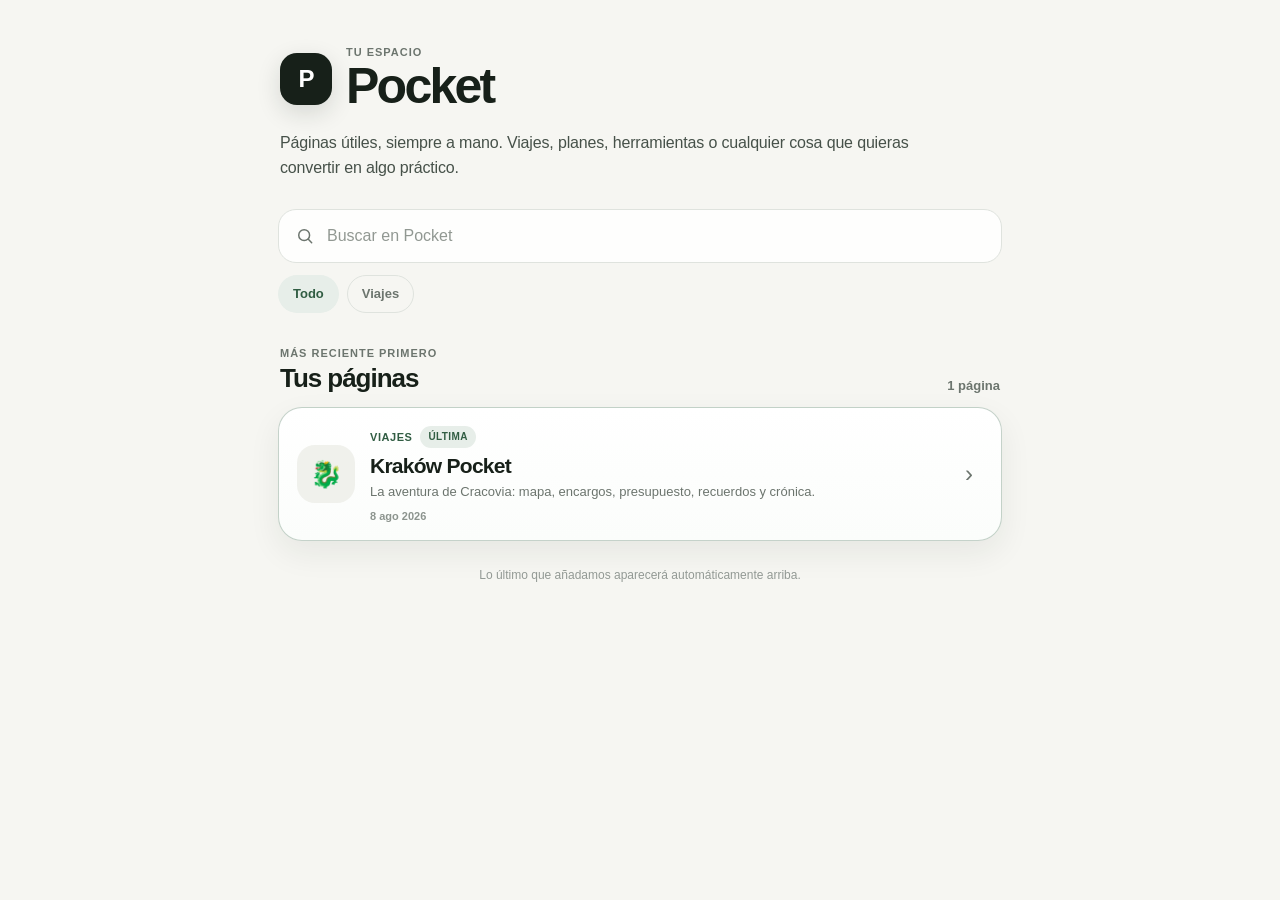
==== Krakow_Pocket_iOS_PRO_AUTO_FIX2/Krakow_Pocket_iOS_PRO_AUTO_FIX2/index.html @ 787f380f "Use matching Pocket P icon on iPhone home screen" ====
<!doctype html>
<html lang="es">
<head>
  <meta charset="utf-8">
  <meta name="viewport" content="width=device-width,initial-scale=1,viewport-fit=cover">
  <meta name="theme-color" content="#f6f6f2">
  <meta name="apple-mobile-web-app-capable" content="yes">
  <meta name="apple-mobile-web-app-status-bar-style" content="default">
  <meta name="apple-mobile-web-app-title" content="Pocket">
  <meta name="format-detection" content="telephone=no">
  <title>Pocket · Tus páginas</title>
  <link rel="manifest" href="./manifest.webmanifest">
  <link rel="apple-touch-icon" href="./pocket-icon-v2-192.svg?v=20260830b">
  <link rel="icon" href="./pocket-icon-v2-192.svg?v=20260830b" type="image/svg+xml">
  <link rel="stylesheet" href="./hub.css?v=20260830a">
</head>
<body>
  <main class="hub-shell">
    <header class="hub-header">
      <div class="brand-row">
        <div class="brand-mark" aria-hidden="true">P</div>
        <div class="brand-copy">
          <div class="eyebrow">TU ESPACIO</div>
          <h1>Pocket</h1>
        </div>
      </div>
      <p class="intro">Páginas útiles, siempre a mano. Viajes, planes, herramientas o cualquier cosa que quieras convertir en algo práctico.</p>
    </header>

    <section class="hub-tools" aria-label="Buscar y filtrar páginas">
      <label class="search-wrap" for="pageSearch">
        <svg viewBox="0 0 24 24" aria-hidden="true"><circle cx="11" cy="11" r="6.5"></circle><path d="m16 16 4 4"></path></svg>
        <input id="pageSearch" type="search" inputmode="search" autocomplete="off" placeholder="Buscar en Pocket">
      </label>
      <div class="filters" id="categoryFilters" aria-label="Categorías"></div>
    </section>

    <section class="pages-section" aria-labelledby="pagesHeading">
      <div class="section-head">
        <div>
          <div class="eyebrow">MÁS RECIENTE PRIMERO</div>
          <h2 id="pagesHeading">Tus páginas</h2>
        </div>
        <span class="page-count" id="pageCount" aria-live="polite"></span>
      </div>
      <div class="page-list" id="pageList"></div>
      <div class="empty-state" id="emptyState" hidden>
        <strong>No encuentro esa página</strong>
        <span>Prueba con otro nombre o categoría.</span>
      </div>
    </section>

    <footer class="hub-footer">Lo último que añadamos aparecerá automáticamente arriba.</footer>
  </main>

  <script src="./pages.js?v=20260830a"></script>
  <script src="./hub.js?v=20260830a"></script>
</body>
</html>
---- Krakow_Pocket_iOS_PRO_AUTO_FIX2/Krakow_Pocket_iOS_PRO_AUTO_FIX2/hub.css ----
:root{
  --bg:#f6f6f2;
  --surface:#ffffff;
  --surface-soft:#f0f1ec;
  --text:#172019;
  --muted:#6c756e;
  --line:#dfe3de;
  --accent:#315d43;
  --accent-soft:#e7eee9;
  --shadow:0 12px 32px rgba(24,38,28,.07);
  --radius:24px;
}
*{box-sizing:border-box}
html{background:var(--bg);scroll-behavior:smooth}
body{margin:0;background:var(--bg);color:var(--text);font-family:-apple-system,BlinkMacSystemFont,"SF Pro Display","Segoe UI",Inter,Roboto,Helvetica,Arial,sans-serif;-webkit-font-smoothing:antialiased}
button,input{font:inherit}
a{-webkit-tap-highlight-color:transparent}
.hub-shell{width:min(760px,100%);margin:0 auto;padding:max(28px,env(safe-area-inset-top)) 18px calc(34px + env(safe-area-inset-bottom))}
.hub-header{padding:18px 2px 28px}
.brand-row{display:flex;align-items:center;gap:14px}
.brand-mark{width:52px;height:52px;border-radius:17px;display:grid;place-items:center;background:var(--text);color:#fff;font-size:24px;font-weight:800;letter-spacing:-.04em;box-shadow:0 8px 24px rgba(23,32,25,.14)}
.brand-copy{min-width:0}
.eyebrow{font-size:11px;line-height:1.2;font-weight:800;letter-spacing:.09em;color:var(--muted)}
h1,h2,h3,p{margin:0}
h1{margin-top:3px;font-size:clamp(34px,8vw,50px);line-height:.98;letter-spacing:-.055em;font-weight:780}
.intro{max-width:650px;margin-top:20px;color:#465149;font-size:16px;line-height:1.55;letter-spacing:-.01em}
.hub-tools{display:grid;gap:12px;margin-bottom:30px}
.search-wrap{min-height:54px;border:1px solid var(--line);border-radius:18px;background:rgba(255,255,255,.88);display:flex;align-items:center;gap:10px;padding:0 16px;transition:border-color .18s ease,box-shadow .18s ease}
.search-wrap:focus-within{border-color:rgba(49,93,67,.5);box-shadow:0 0 0 4px rgba(49,93,67,.08)}
.search-wrap svg{width:20px;height:20px;flex:0 0 auto;fill:none;stroke:var(--muted);stroke-width:1.8;stroke-linecap:round}
.search-wrap input{min-width:0;width:100%;border:0;outline:0;background:transparent;color:var(--text);font-size:16px}
.search-wrap input::placeholder{color:#919892}
.filters{display:flex;gap:8px;overflow-x:auto;padding-bottom:2px;scrollbar-width:none}
.filters::-webkit-scrollbar{display:none}
.filter-btn{flex:0 0 auto;min-height:38px;border:1px solid var(--line);border-radius:999px;padding:0 14px;background:transparent;color:var(--muted);font-size:13px;font-weight:720;cursor:pointer}
.filter-btn.active{background:var(--accent-soft);border-color:transparent;color:var(--accent)}
.filter-btn:focus-visible,.page-card:focus-visible{outline:3px solid rgba(49,93,67,.28);outline-offset:3px}
.pages-section{padding-top:2px}
.section-head{display:flex;align-items:flex-end;justify-content:space-between;gap:16px;margin-bottom:14px;padding:0 2px}
.section-head h2{margin-top:4px;font-size:26px;line-height:1.1;letter-spacing:-.04em;font-weight:760}
.page-count{flex:0 0 auto;color:var(--muted);font-size:13px;font-weight:700}
.page-list{display:grid;gap:12px}
.page-card{position:relative;display:grid;grid-template-columns:58px minmax(0,1fr) 28px;gap:15px;align-items:center;min-height:112px;padding:18px;border:1px solid rgba(211,218,212,.9);border-radius:var(--radius);background:var(--surface);color:inherit;text-decoration:none;box-shadow:var(--shadow);transition:transform .16s ease,border-color .16s ease,box-shadow .16s ease}
.page-card:first-child{border-color:rgba(49,93,67,.28);background:linear-gradient(180deg,#fff 0%,#fbfdfb 100%)}
.page-icon{width:58px;height:58px;border-radius:18px;display:grid;place-items:center;background:var(--surface-soft);font-size:26px;line-height:1}
.page-copy{min-width:0}
.page-meta{display:flex;align-items:center;gap:8px;flex-wrap:wrap;margin-bottom:6px}
.category{color:var(--accent);font-size:11px;font-weight:800;letter-spacing:.05em;text-transform:uppercase}
.newest{display:inline-flex;align-items:center;min-height:22px;padding:0 8px;border-radius:999px;background:var(--accent-soft);color:var(--accent);font-size:10px;font-weight:850;letter-spacing:.04em;text-transform:uppercase}
.page-title{font-size:21px;line-height:1.12;letter-spacing:-.035em;font-weight:760;overflow-wrap:anywhere}
.page-description{margin-top:6px;color:var(--muted);font-size:13px;line-height:1.45}
.page-date{margin-top:8px;color:#8c948e;font-size:11px;font-weight:650}
.page-arrow{display:grid;place-items:center;color:var(--muted);font-size:24px}
.empty-state{padding:28px 20px;border:1px dashed var(--line);border-radius:20px;text-align:center;color:var(--muted)}
.empty-state strong,.empty-state span{display:block}
.empty-state strong{color:var(--text);font-size:16px;margin-bottom:5px}
.empty-state span{font-size:13px}
.hub-footer{padding:25px 4px 5px;color:#939a95;font-size:12px;line-height:1.5;text-align:center}
@media (hover:hover) and (pointer:fine){.page-card:hover{transform:translateY(-2px);border-color:rgba(49,93,67,.32);box-shadow:0 16px 38px rgba(24,38,28,.1)}.filter-btn:hover{border-color:#cbd2cc;color:var(--text)}}
@media (max-width:480px){.hub-shell{padding-left:14px;padding-right:14px}.hub-header{padding-top:10px}.page-card{grid-template-columns:50px minmax(0,1fr) 22px;gap:12px;padding:16px;border-radius:21px}.page-icon{width:50px;height:50px;border-radius:16px;font-size:23px}.page-title{font-size:19px}.intro{font-size:15px}.section-head h2{font-size:24px}}
@media (prefers-reduced-motion:reduce){*{scroll-behavior:auto!important;transition:none!important}}
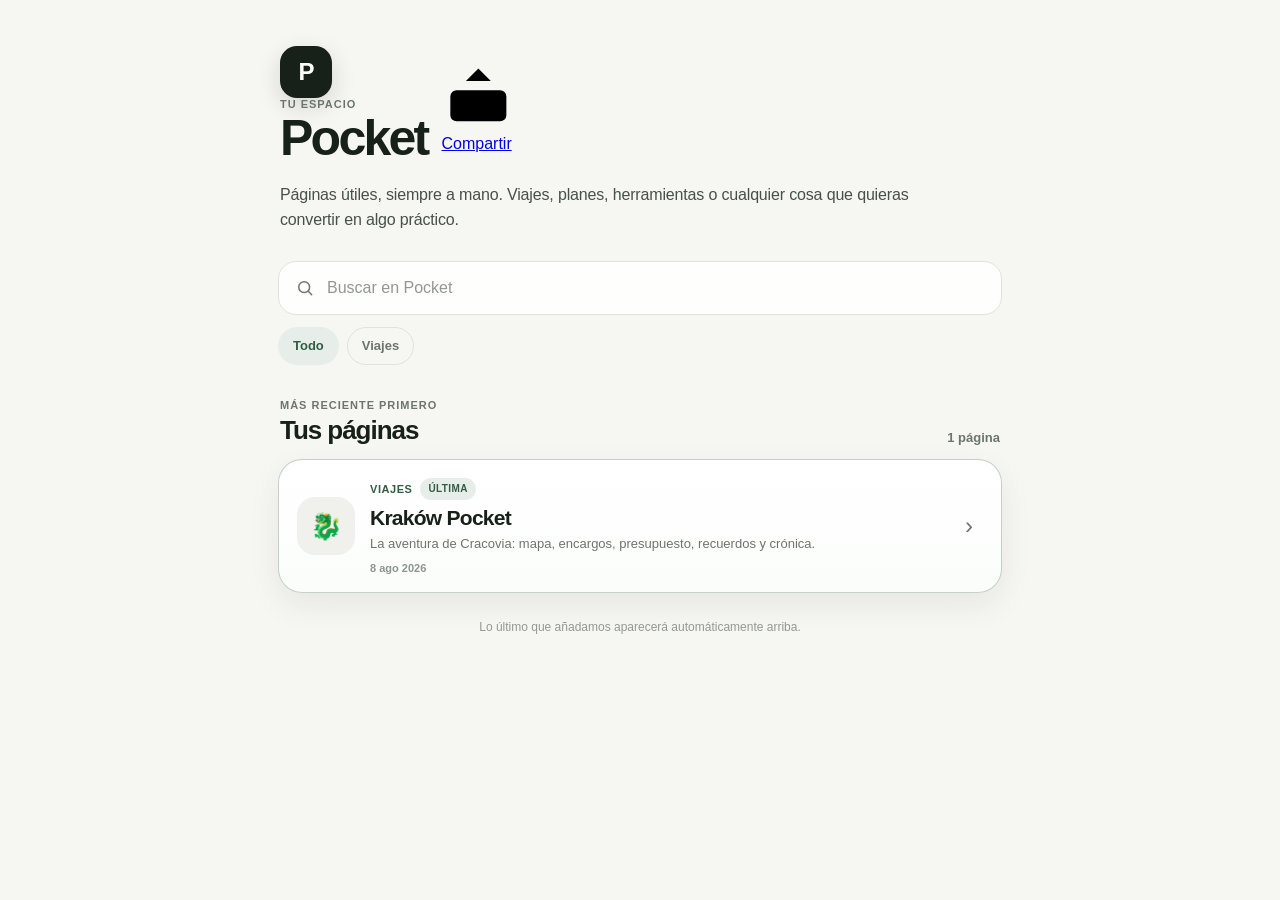
==== commit d3d8ae45: "Add permanent share and install action to Pocket header" ====
--- a/Krakow_Pocket_iOS_PRO_AUTO_FIX2/Krakow_Pocket_iOS_PRO_AUTO_FIX2/index.html
+++ b/Krakow_Pocket_iOS_PRO_AUTO_FIX2/Krakow_Pocket_iOS_PRO_AUTO_FIX2/index.html
@@ -12,17 +12,23 @@
   <link rel="manifest" href="./manifest.webmanifest">
   <link rel="apple-touch-icon" href="./pocket-icon-v2-192.svg?v=20260830b">
   <link rel="icon" href="./pocket-icon-v2-192.svg?v=20260830b" type="image/svg+xml">
-  <link rel="stylesheet" href="./hub.css?v=20260830a">
+  <link rel="stylesheet" href="./hub.css?v=20260830c">
 </head>
 <body>
   <main class="hub-shell">
     <header class="hub-header">
       <div class="brand-row">
-        <div class="brand-mark" aria-hidden="true">P</div>
-        <div class="brand-copy">
-          <div class="eyebrow">TU ESPACIO</div>
-          <h1>Pocket</h1>
+        <div class="brand-main">
+          <div class="brand-mark" aria-hidden="true">P</div>
+          <div class="brand-copy">
+            <div class="eyebrow">TU ESPACIO</div>
+            <h1>Pocket</h1>
+          </div>
         </div>
+        <a class="share-pocket" href="./instalar.html" aria-label="Compartir o instalar Pocket">
+          <svg viewBox="0 0 24 24" aria-hidden="true"><path d="M12 16V4"></path><path d="m8 8 4-4 4 4"></path><path d="M6 11H5a2 2 0 0 0-2 2v6a2 2 0 0 0 2 2h14a2 2 0 0 0 2-2v-6a2 2 0 0 0-2-2h-1"></path></svg>
+          <span>Compartir</span>
+        </a>
       </div>
       <p class="intro">Páginas útiles, siempre a mano. Viajes, planes, herramientas o cualquier cosa que quieras convertir en algo práctico.</p>
     </header>
@@ -53,7 +59,7 @@
     <footer class="hub-footer">Lo último que añadamos aparecerá automáticamente arriba.</footer>
   </main>
 
-  <script src="./pages.js?v=20260830a"></script>
+  <script src="./pages.js?v=20260830c"></script>
   <script src="./hub.js?v=20260830a"></script>
 </body>
 </html>
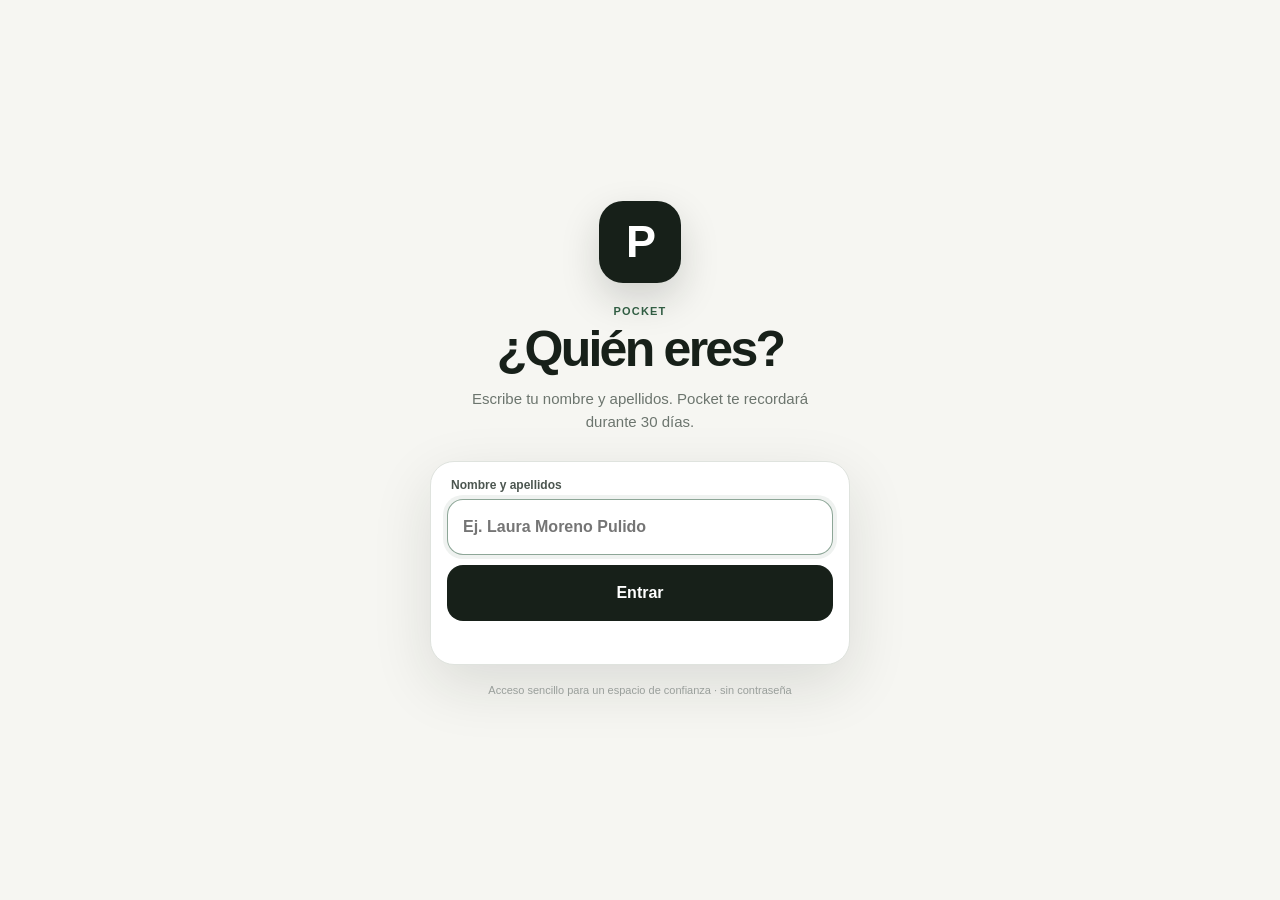
==== commit 1583d617: "Integrate Pocket profile login into hub" ====
--- a/Krakow_Pocket_iOS_PRO_AUTO_FIX2/Krakow_Pocket_iOS_PRO_AUTO_FIX2/index.html
+++ b/Krakow_Pocket_iOS_PRO_AUTO_FIX2/Krakow_Pocket_iOS_PRO_AUTO_FIX2/index.html
@@ -10,9 +10,10 @@
   <meta name="format-detection" content="telephone=no">
   <title>Pocket · Tus páginas</title>
   <link rel="manifest" href="./manifest.webmanifest">
-  <link rel="apple-touch-icon" href="./pocket-icon-v2-192.svg?v=20260830b">
-  <link rel="icon" href="./pocket-icon-v2-192.svg?v=20260830b" type="image/svg+xml">
-  <link rel="stylesheet" href="./hub.css?v=20260830c">
+  <link rel="apple-touch-icon" href="./pocket-icon-v2-192.svg?v=20260830g">
+  <link rel="icon" href="./pocket-icon-v2-192.svg?v=20260830g" type="image/svg+xml">
+  <link rel="stylesheet" href="./hub.css?v=20260830g">
+  <link rel="stylesheet" href="./pocket-auth.css?v=20260830g">
 </head>
 <body>
   <main class="hub-shell">
@@ -25,10 +26,13 @@
             <h1>Pocket</h1>
           </div>
         </div>
-        <a class="share-pocket" href="./instalar.html" aria-label="Compartir o instalar Pocket">
-          <svg viewBox="0 0 24 24" aria-hidden="true"><path d="M12 16V4"></path><path d="m8 8 4-4 4 4"></path><path d="M6 11H5a2 2 0 0 0-2 2v6a2 2 0 0 0 2 2h14a2 2 0 0 0 2-2v-6a2 2 0 0 0-2-2h-1"></path></svg>
-          <span>Compartir</span>
-        </a>
+        <div class="brand-actions">
+          <div id="pocketAccountMount"></div>
+          <a class="share-pocket" href="./instalar.html" aria-label="Compartir o instalar Pocket">
+            <svg viewBox="0 0 24 24" aria-hidden="true"><path d="M12 16V4"></path><path d="m8 8 4-4 4 4"></path><path d="M6 11H5a2 2 0 0 0-2 2v6a2 2 0 0 0 2 2h14a2 2 0 0 0 2-2v-6a2 2 0 0 0-2-2h-1"></path></svg>
+            <span>Compartir</span>
+          </a>
+        </div>
       </div>
       <p class="intro">Páginas útiles, siempre a mano. Viajes, planes, herramientas o cualquier cosa que quieras convertir en algo práctico.</p>
     </header>
@@ -59,7 +63,8 @@
     <footer class="hub-footer">Lo último que añadamos aparecerá automáticamente arriba.</footer>
   </main>
 
-  <script src="./pages.js?v=20260830c"></script>
-  <script src="./hub.js?v=20260830a"></script>
+  <script src="./pocket-auth.js?v=20260830g"></script>
+  <script src="./pages.js?v=20260830g"></script>
+  <script src="./hub.js?v=20260830g"></script>
 </body>
 </html>
--- a/Krakow_Pocket_iOS_PRO_AUTO_FIX2/Krakow_Pocket_iOS_PRO_AUTO_FIX2/hub.css
+++ b/Krakow_Pocket_iOS_PRO_AUTO_FIX2/Krakow_Pocket_iOS_PRO_AUTO_FIX2/hub.css
@@ -17,9 +17,13 @@
 a{-webkit-tap-highlight-color:transparent}
 .hub-shell{width:min(760px,100%);margin:0 auto;padding:max(28px,env(safe-area-inset-top)) 18px calc(34px + env(safe-area-inset-bottom))}
 .hub-header{padding:18px 2px 28px}
-.brand-row{display:flex;align-items:center;gap:14px}
+.brand-row{display:flex;align-items:center;justify-content:space-between;gap:18px}
+.brand-main{display:flex;align-items:center;gap:14px;min-width:0}
 .brand-mark{width:52px;height:52px;border-radius:17px;display:grid;place-items:center;background:var(--text);color:#fff;font-size:24px;font-weight:800;letter-spacing:-.04em;box-shadow:0 8px 24px rgba(23,32,25,.14)}
 .brand-copy{min-width:0}
+.share-pocket{flex:0 0 auto;min-height:44px;padding:0 14px;border:1px solid var(--line);border-radius:15px;background:rgba(255,255,255,.78);color:var(--text);display:inline-flex;align-items:center;justify-content:center;gap:8px;text-decoration:none;font-size:13px;font-weight:760;box-shadow:0 6px 18px rgba(23,32,25,.04);transition:border-color .16s ease,background .16s ease,transform .16s ease}
+.share-pocket svg{width:18px;height:18px;fill:none;stroke:currentColor;stroke-width:1.8;stroke-linecap:round;stroke-linejoin:round}
+.share-pocket:focus-visible{outline:3px solid rgba(49,93,67,.28);outline-offset:3px}
 .eyebrow{font-size:11px;line-height:1.2;font-weight:800;letter-spacing:.09em;color:var(--muted)}
 h1,h2,h3,p{margin:0}
 h1{margin-top:3px;font-size:clamp(34px,8vw,50px);line-height:.98;letter-spacing:-.055em;font-weight:780}
@@ -56,6 +60,6 @@
 .empty-state strong{color:var(--text);font-size:16px;margin-bottom:5px}
 .empty-state span{font-size:13px}
 .hub-footer{padding:25px 4px 5px;color:#939a95;font-size:12px;line-height:1.5;text-align:center}
-@media (hover:hover) and (pointer:fine){.page-card:hover{transform:translateY(-2px);border-color:rgba(49,93,67,.32);box-shadow:0 16px 38px rgba(24,38,28,.1)}.filter-btn:hover{border-color:#cbd2cc;color:var(--text)}}
-@media (max-width:480px){.hub-shell{padding-left:14px;padding-right:14px}.hub-header{padding-top:10px}.page-card{grid-template-columns:50px minmax(0,1fr) 22px;gap:12px;padding:16px;border-radius:21px}.page-icon{width:50px;height:50px;border-radius:16px;font-size:23px}.page-title{font-size:19px}.intro{font-size:15px}.section-head h2{font-size:24px}}
+@media (hover:hover) and (pointer:fine){.page-card:hover{transform:translateY(-2px);border-color:rgba(49,93,67,.32);box-shadow:0 16px 38px rgba(24,38,28,.1)}.filter-btn:hover{border-color:#cbd2cc;color:var(--text)}.share-pocket:hover{transform:translateY(-1px);border-color:#cbd2cc;background:#fff}}
+@media (max-width:480px){.hub-shell{padding-left:14px;padding-right:14px}.hub-header{padding-top:10px}.brand-row{gap:10px}.brand-main{gap:11px}.brand-mark{width:48px;height:48px;border-radius:16px;font-size:22px}.share-pocket{width:46px;min-height:46px;padding:0;border-radius:15px}.share-pocket span{position:absolute;width:1px;height:1px;padding:0;margin:-1px;overflow:hidden;clip:rect(0,0,0,0);white-space:nowrap;border:0}.page-card{grid-template-columns:50px minmax(0,1fr) 22px;gap:12px;padding:16px;border-radius:21px}.page-icon{width:50px;height:50px;border-radius:16px;font-size:23px}.page-title{font-size:19px}.intro{font-size:15px}.section-head h2{font-size:24px}}
 @media (prefers-reduced-motion:reduce){*{scroll-behavior:auto!important;transition:none!important}}
--- a/Krakow_Pocket_iOS_PRO_AUTO_FIX2/Krakow_Pocket_iOS_PRO_AUTO_FIX2/pocket-auth.css
+++ b/Krakow_Pocket_iOS_PRO_AUTO_FIX2/Krakow_Pocket_iOS_PRO_AUTO_FIX2/pocket-auth.css
@@ -0,0 +1,45 @@
+:root{--pa-bg:#f6f6f2;--pa-card:#fff;--pa-text:#172019;--pa-muted:#6c756e;--pa-line:#dfe3de;--pa-soft:#edf1ed;--pa-green:#315d43;--pa-shadow:0 20px 60px rgba(23,32,25,.12)}
+html.pa-locked,html.pa-locked body{overflow:hidden!important}
+.pa-gate[hidden],.pa-sheet-backdrop[hidden]{display:none!important}
+.pa-gate{position:fixed;inset:0;z-index:2147483000;display:grid;place-items:center;padding:max(24px,env(safe-area-inset-top)) 16px max(24px,env(safe-area-inset-bottom));background:var(--pa-bg);font-family:-apple-system,BlinkMacSystemFont,"SF Pro Display","Segoe UI",Inter,Roboto,Helvetica,Arial,sans-serif;color:var(--pa-text);overflow:auto}
+.pa-login-card{width:min(420px,100%);margin:auto;text-align:center}
+.pa-logo{width:82px;height:82px;margin:0 auto 22px;border-radius:24px;background:var(--pa-text);color:#fff;display:grid;place-items:center;font-size:45px;font-weight:800;letter-spacing:-.05em;box-shadow:0 16px 38px rgba(23,32,25,.17)}
+.pa-kicker{font-size:11px;font-weight:850;letter-spacing:.11em;color:var(--pa-green)}
+.pa-login-card h1{margin:8px 0 0;font-size:clamp(36px,10vw,50px);line-height:.98;letter-spacing:-.055em;font-weight:800}
+.pa-lead{max-width:350px;margin:14px auto 0;color:var(--pa-muted);font-size:15px;line-height:1.5}
+.pa-login-form{margin-top:28px;padding:16px;border:1px solid var(--pa-line);border-radius:24px;background:var(--pa-card);box-shadow:var(--pa-shadow);text-align:left}
+.pa-field span{display:block;margin:0 4px 7px;font-size:12px;font-weight:800;color:#4c5650}
+.pa-field input{width:100%;height:56px;border:1px solid var(--pa-line);border-radius:16px;background:#fbfcfa;color:var(--pa-text);padding:0 15px;font:650 16px/1 -apple-system,BlinkMacSystemFont,"SF Pro Display","Segoe UI",sans-serif;outline:none;transition:.16s ease}
+.pa-field input:focus{border-color:rgba(49,93,67,.55);box-shadow:0 0 0 4px rgba(49,93,67,.08);background:#fff}
+.pa-primary{width:100%;height:56px;margin-top:10px;border:0;border-radius:16px;background:var(--pa-text);color:#fff;font:800 16px/1 -apple-system,BlinkMacSystemFont,"SF Pro Display","Segoe UI",sans-serif;cursor:pointer}
+.pa-primary:disabled{opacity:.55;cursor:default}
+.pa-error{min-height:18px;margin:9px 5px 0;color:#a33d32;font-size:12px;font-weight:700;line-height:1.4;text-align:center}
+.pa-recents{margin-top:18px}
+.pa-recents-label{margin-bottom:8px;color:#8b938e;font-size:11px;font-weight:750}
+.pa-recent-list{display:flex;flex-wrap:wrap;gap:8px;justify-content:center}
+.pa-recent-list button{min-height:39px;border:1px solid var(--pa-line);border-radius:999px;background:rgba(255,255,255,.72);color:#465149;padding:5px 12px 5px 6px;display:flex;align-items:center;gap:7px;font:700 12px/1 -apple-system,BlinkMacSystemFont,"SF Pro Display","Segoe UI",sans-serif;cursor:pointer}
+.pa-recent-list button span{width:28px;height:28px;border-radius:50%;background:var(--pa-soft);display:grid;place-items:center;color:var(--pa-green);font-size:10px;font-weight:850}
+.pa-trust{margin:17px auto 0;color:#999f9b;font-size:11px;line-height:1.45}
+#pocketAccountMount{display:flex;align-items:center}
+.pa-account-button{height:46px;border:1px solid var(--pa-line);border-radius:16px;background:#fff;color:var(--pa-text);padding:0 11px 0 7px;display:flex;align-items:center;gap:8px;box-shadow:0 5px 18px rgba(23,32,25,.04);cursor:pointer}
+.pa-avatar{width:32px;height:32px;border-radius:11px;display:grid;place-items:center;background:var(--pa-text);color:#fff;font-size:11px;font-weight:850;letter-spacing:-.02em;flex:0 0 auto}
+.pa-avatar.large{width:54px;height:54px;border-radius:17px;font-size:17px}
+.pa-account-button-copy{display:grid;text-align:left;gap:1px;max-width:80px}
+.pa-account-button-copy b{overflow:hidden;text-overflow:ellipsis;white-space:nowrap;font-size:12px;line-height:1.15}
+.pa-account-button-copy small{font-size:9px;line-height:1.1;color:var(--pa-muted);font-weight:700}
+.pa-sheet-backdrop{position:fixed;inset:0;z-index:2147482000;background:rgba(23,32,25,0);display:flex;align-items:flex-end;justify-content:center;padding:12px;transition:background .18s ease;font-family:-apple-system,BlinkMacSystemFont,"SF Pro Display","Segoe UI",Inter,Roboto,Helvetica,Arial,sans-serif}
+.pa-sheet-backdrop.show{background:rgba(23,32,25,.28)}
+.pa-sheet{position:relative;width:min(520px,100%);padding:22px;border-radius:28px;background:#fff;color:var(--pa-text);box-shadow:0 28px 90px rgba(0,0,0,.24);transform:translateY(18px);opacity:0;transition:.18s ease;padding-bottom:calc(22px + env(safe-area-inset-bottom))}
+.pa-sheet-backdrop.show .pa-sheet{transform:translateY(0);opacity:1}
+.pa-sheet-close{position:absolute;right:16px;top:16px;width:38px;height:38px;border:0;border-radius:13px;background:var(--pa-soft);color:var(--pa-text);font-size:22px;line-height:1;cursor:pointer}
+.pa-account-hero{display:flex;align-items:center;gap:13px;padding-right:46px}
+.pa-account-name{font-size:19px;font-weight:800;letter-spacing:-.025em}
+.pa-account-role{margin-top:3px;color:var(--pa-muted);font-size:12px;font-weight:700}
+.pa-admin-link{margin-top:20px;min-height:54px;border-radius:17px;background:var(--pa-soft);color:var(--pa-text);text-decoration:none;padding:0 15px;display:flex;align-items:center;justify-content:space-between;font-size:14px;font-weight:800}
+.pa-admin-link b{font-size:22px;color:var(--pa-green)}
+.pa-sheet-actions{display:grid;grid-template-columns:1fr 1fr;gap:9px;margin-top:16px}
+.pa-sheet-actions button{min-height:48px;border:1px solid var(--pa-line);border-radius:15px;background:#fff;color:var(--pa-text);font-size:13px;font-weight:750;cursor:pointer}
+.pa-sheet-actions button.danger{color:#a33d32}
+.pa-session-note{margin:13px 3px 0;color:#969d98;font-size:10.5px;line-height:1.4;text-align:center}
+@media(max-width:520px){.pa-account-button-copy{display:none}.pa-account-button{width:46px;padding:0;justify-content:center}.pa-avatar{width:32px;height:32px}.pa-login-form{border-radius:22px}.pa-sheet{border-radius:25px}.pa-sheet-actions{grid-template-columns:1fr}}
+@media(prefers-reduced-motion:reduce){.pa-sheet-backdrop,.pa-sheet,.pa-field input{transition:none!important}}
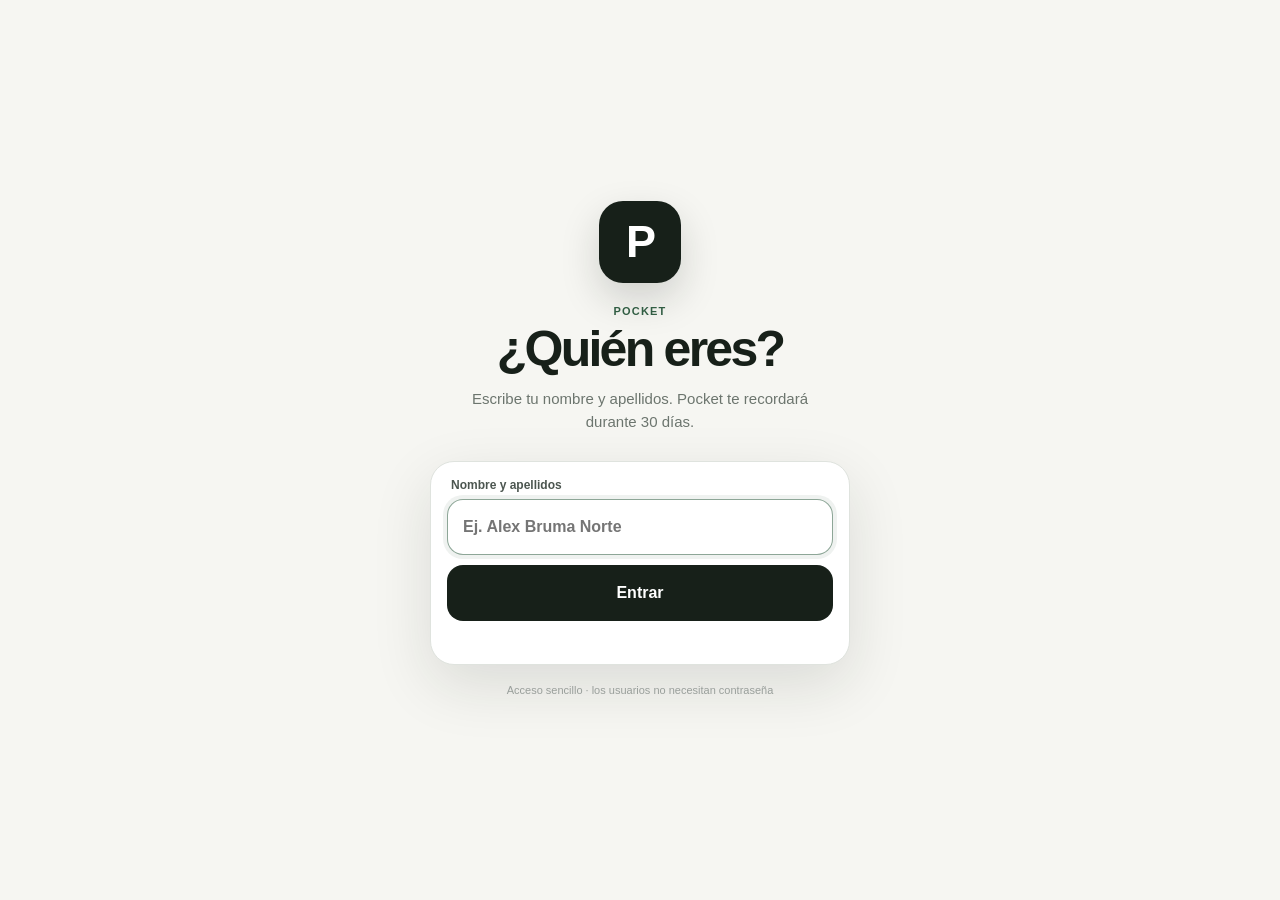
==== commit 96a94c5d: "Refresh Pocket auth assets for permanent admin PIN" ====
--- a/Krakow_Pocket_iOS_PRO_AUTO_FIX2/Krakow_Pocket_iOS_PRO_AUTO_FIX2/index.html
+++ b/Krakow_Pocket_iOS_PRO_AUTO_FIX2/Krakow_Pocket_iOS_PRO_AUTO_FIX2/index.html
@@ -10,10 +10,10 @@
   <meta name="format-detection" content="telephone=no">
   <title>Pocket · Tus páginas</title>
   <link rel="manifest" href="./manifest.webmanifest">
-  <link rel="apple-touch-icon" href="./pocket-icon-v2-192.svg?v=20260830g">
-  <link rel="icon" href="./pocket-icon-v2-192.svg?v=20260830g" type="image/svg+xml">
-  <link rel="stylesheet" href="./hub.css?v=20260830g">
-  <link rel="stylesheet" href="./pocket-auth.css?v=20260830g">
+  <link rel="apple-touch-icon" href="./pocket-icon-v2-192.svg?v=20260830h">
+  <link rel="icon" href="./pocket-icon-v2-192.svg?v=20260830h" type="image/svg+xml">
+  <link rel="stylesheet" href="./hub.css?v=20260830h">
+  <link rel="stylesheet" href="./pocket-auth.css?v=20260830h">
 </head>
 <body>
   <main class="hub-shell">
@@ -63,8 +63,8 @@
     <footer class="hub-footer">Lo último que añadamos aparecerá automáticamente arriba.</footer>
   </main>
 
-  <script src="./pocket-auth.js?v=20260830g"></script>
-  <script src="./pages.js?v=20260830g"></script>
-  <script src="./hub.js?v=20260830g"></script>
+  <script src="./pocket-auth.js?v=20260830h"></script>
+  <script src="./pages.js?v=20260830h"></script>
+  <script src="./hub.js?v=20260830h"></script>
 </body>
 </html>
--- a/Krakow_Pocket_iOS_PRO_AUTO_FIX2/Krakow_Pocket_iOS_PRO_AUTO_FIX2/hub.css
+++ b/Krakow_Pocket_iOS_PRO_AUTO_FIX2/Krakow_Pocket_iOS_PRO_AUTO_FIX2/hub.css
@@ -19,6 +19,7 @@
 .hub-header{padding:18px 2px 28px}
 .brand-row{display:flex;align-items:center;justify-content:space-between;gap:18px}
 .brand-main{display:flex;align-items:center;gap:14px;min-width:0}
+.brand-actions{display:flex;align-items:center;gap:8px;flex:0 0 auto}
 .brand-mark{width:52px;height:52px;border-radius:17px;display:grid;place-items:center;background:var(--text);color:#fff;font-size:24px;font-weight:800;letter-spacing:-.04em;box-shadow:0 8px 24px rgba(23,32,25,.14)}
 .brand-copy{min-width:0}
 .share-pocket{flex:0 0 auto;min-height:44px;padding:0 14px;border:1px solid var(--line);border-radius:15px;background:rgba(255,255,255,.78);color:var(--text);display:inline-flex;align-items:center;justify-content:center;gap:8px;text-decoration:none;font-size:13px;font-weight:760;box-shadow:0 6px 18px rgba(23,32,25,.04);transition:border-color .16s ease,background .16s ease,transform .16s ease}
@@ -61,5 +62,6 @@
 .empty-state span{font-size:13px}
 .hub-footer{padding:25px 4px 5px;color:#939a95;font-size:12px;line-height:1.5;text-align:center}
 @media (hover:hover) and (pointer:fine){.page-card:hover{transform:translateY(-2px);border-color:rgba(49,93,67,.32);box-shadow:0 16px 38px rgba(24,38,28,.1)}.filter-btn:hover{border-color:#cbd2cc;color:var(--text)}.share-pocket:hover{transform:translateY(-1px);border-color:#cbd2cc;background:#fff}}
-@media (max-width:480px){.hub-shell{padding-left:14px;padding-right:14px}.hub-header{padding-top:10px}.brand-row{gap:10px}.brand-main{gap:11px}.brand-mark{width:48px;height:48px;border-radius:16px;font-size:22px}.share-pocket{width:46px;min-height:46px;padding:0;border-radius:15px}.share-pocket span{position:absolute;width:1px;height:1px;padding:0;margin:-1px;overflow:hidden;clip:rect(0,0,0,0);white-space:nowrap;border:0}.page-card{grid-template-columns:50px minmax(0,1fr) 22px;gap:12px;padding:16px;border-radius:21px}.page-icon{width:50px;height:50px;border-radius:16px;font-size:23px}.page-title{font-size:19px}.intro{font-size:15px}.section-head h2{font-size:24px}}
+@media (max-width:480px){.hub-shell{padding-left:14px;padding-right:14px}.hub-header{padding-top:10px}.brand-row{gap:9px}.brand-main{gap:10px}.brand-actions{gap:6px}.brand-mark{width:48px;height:48px;border-radius:16px;font-size:22px}.share-pocket{width:46px;min-height:46px;padding:0;border-radius:15px}.share-pocket span{position:absolute;width:1px;height:1px;padding:0;margin:-1px;overflow:hidden;clip:rect(0,0,0,0);white-space:nowrap;border:0}.page-card{grid-template-columns:50px minmax(0,1fr) 22px;gap:12px;padding:16px;border-radius:21px}.page-icon{width:50px;height:50px;border-radius:16px;font-size:23px}.page-title{font-size:19px}.intro{font-size:15px}.section-head h2{font-size:24px}}
+@media (max-width:360px){.brand-copy .eyebrow{display:none}.brand-mark{width:44px;height:44px}.brand-row{gap:6px}.brand-actions{gap:5px}}
 @media (prefers-reduced-motion:reduce){*{scroll-behavior:auto!important;transition:none!important}}
--- a/Krakow_Pocket_iOS_PRO_AUTO_FIX2/Krakow_Pocket_iOS_PRO_AUTO_FIX2/pocket-auth.css
+++ b/Krakow_Pocket_iOS_PRO_AUTO_FIX2/Krakow_Pocket_iOS_PRO_AUTO_FIX2/pocket-auth.css
@@ -1,6 +1,6 @@
 :root{--pa-bg:#f6f6f2;--pa-card:#fff;--pa-text:#172019;--pa-muted:#6c756e;--pa-line:#dfe3de;--pa-soft:#edf1ed;--pa-green:#315d43;--pa-shadow:0 20px 60px rgba(23,32,25,.12)}
 html.pa-locked,html.pa-locked body{overflow:hidden!important}
-.pa-gate[hidden],.pa-sheet-backdrop[hidden]{display:none!important}
+.pa-gate[hidden],.pa-sheet-backdrop[hidden],.pa-pin-wrap[hidden]{display:none!important}
 .pa-gate{position:fixed;inset:0;z-index:2147483000;display:grid;place-items:center;padding:max(24px,env(safe-area-inset-top)) 16px max(24px,env(safe-area-inset-bottom));background:var(--pa-bg);font-family:-apple-system,BlinkMacSystemFont,"SF Pro Display","Segoe UI",Inter,Roboto,Helvetica,Arial,sans-serif;color:var(--pa-text);overflow:auto}
 .pa-login-card{width:min(420px,100%);margin:auto;text-align:center}
 .pa-logo{width:82px;height:82px;margin:0 auto 22px;border-radius:24px;background:var(--pa-text);color:#fff;display:grid;place-items:center;font-size:45px;font-weight:800;letter-spacing:-.05em;box-shadow:0 16px 38px rgba(23,32,25,.17)}
@@ -11,6 +11,9 @@
 .pa-field span{display:block;margin:0 4px 7px;font-size:12px;font-weight:800;color:#4c5650}
 .pa-field input{width:100%;height:56px;border:1px solid var(--pa-line);border-radius:16px;background:#fbfcfa;color:var(--pa-text);padding:0 15px;font:650 16px/1 -apple-system,BlinkMacSystemFont,"SF Pro Display","Segoe UI",sans-serif;outline:none;transition:.16s ease}
 .pa-field input:focus{border-color:rgba(49,93,67,.55);box-shadow:0 0 0 4px rgba(49,93,67,.08);background:#fff}
+.pa-pin-wrap{margin-top:11px;padding-top:12px;border-top:1px solid var(--pa-line)}
+.pa-pin-field input{text-align:center;font-size:22px;font-weight:800;letter-spacing:.32em;padding-left:calc(15px + .32em)}
+.pa-pin-copy{margin:8px 4px 0;color:var(--pa-muted);font-size:11px;line-height:1.45;text-align:center}
 .pa-primary{width:100%;height:56px;margin-top:10px;border:0;border-radius:16px;background:var(--pa-text);color:#fff;font:800 16px/1 -apple-system,BlinkMacSystemFont,"SF Pro Display","Segoe UI",sans-serif;cursor:pointer}
 .pa-primary:disabled{opacity:.55;cursor:default}
 .pa-error{min-height:18px;margin:9px 5px 0;color:#a33d32;font-size:12px;font-weight:700;line-height:1.4;text-align:center}
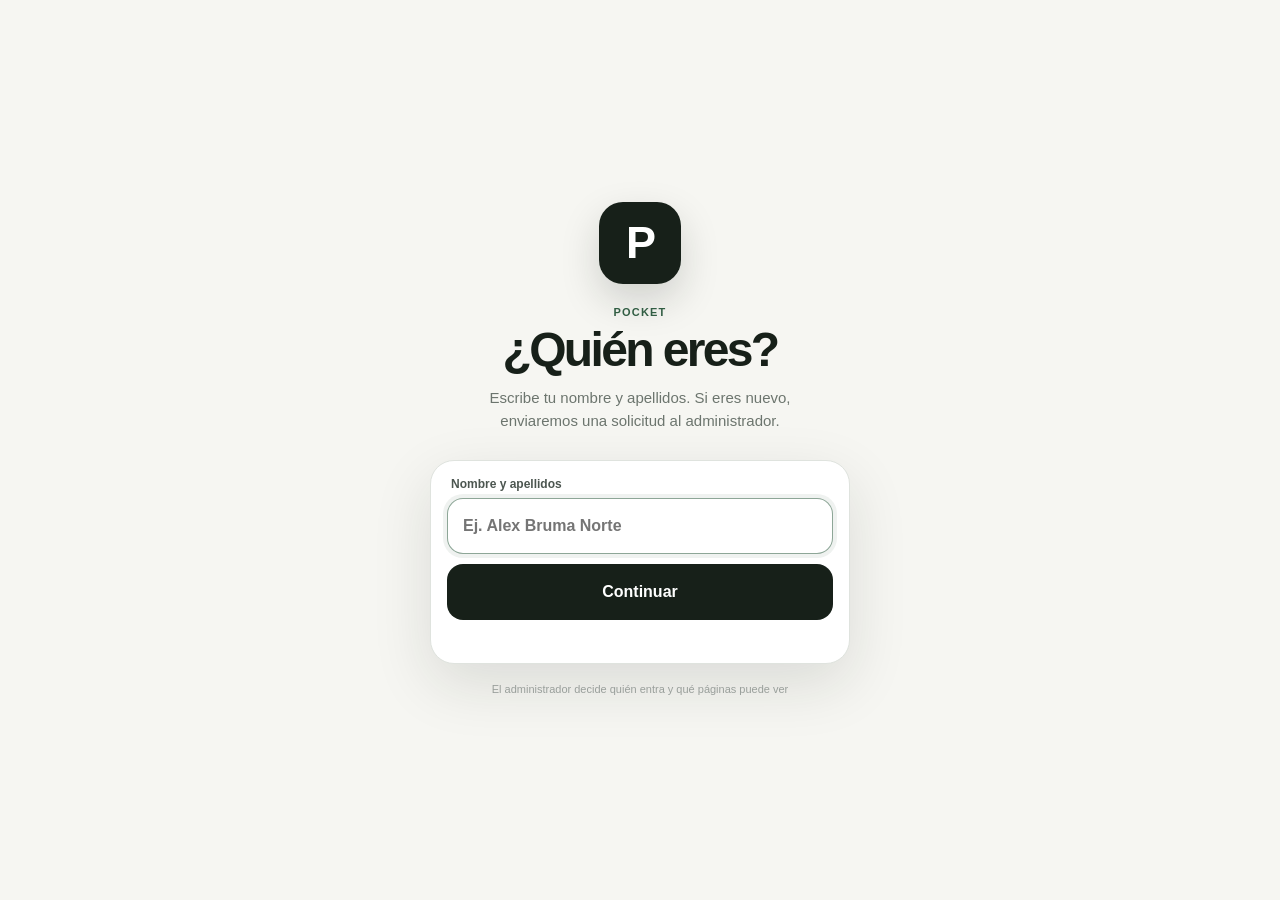
==== commit 07832a85: "Add approval layer to Pocket hub" ====
--- a/Krakow_Pocket_iOS_PRO_AUTO_FIX2/Krakow_Pocket_iOS_PRO_AUTO_FIX2/index.html
+++ b/Krakow_Pocket_iOS_PRO_AUTO_FIX2/Krakow_Pocket_iOS_PRO_AUTO_FIX2/index.html
@@ -10,10 +10,10 @@
   <meta name="format-detection" content="telephone=no">
   <title>Pocket · Tus páginas</title>
   <link rel="manifest" href="./manifest.webmanifest">
-  <link rel="apple-touch-icon" href="./pocket-icon-v2-192.svg?v=20260830h">
-  <link rel="icon" href="./pocket-icon-v2-192.svg?v=20260830h" type="image/svg+xml">
-  <link rel="stylesheet" href="./hub.css?v=20260830h">
-  <link rel="stylesheet" href="./pocket-auth.css?v=20260830h">
+  <link rel="apple-touch-icon" href="./pocket-icon-v2-192.svg?v=20260830j">
+  <link rel="icon" href="./pocket-icon-v2-192.svg?v=20260830j" type="image/svg+xml">
+  <link rel="stylesheet" href="./hub.css?v=20260830j">
+  <link rel="stylesheet" href="./pocket-auth.css?v=20260830j">
 </head>
 <body>
   <main class="hub-shell">
@@ -63,8 +63,9 @@
     <footer class="hub-footer">Lo último que añadamos aparecerá automáticamente arriba.</footer>
   </main>
 
-  <script src="./pocket-auth.js?v=20260830h"></script>
-  <script src="./pages.js?v=20260830h"></script>
-  <script src="./hub.js?v=20260830h"></script>
+  <script src="./pocket-auth.js?v=20260830j"></script>
+  <script src="./pocket-access.js?v=20260830j"></script>
+  <script src="./pages.js?v=20260830j"></script>
+  <script src="./hub.js?v=20260830j"></script>
 </body>
-</html>
+</html>
--- a/Krakow_Pocket_iOS_PRO_AUTO_FIX2/Krakow_Pocket_iOS_PRO_AUTO_FIX2/pocket-auth.css
+++ b/Krakow_Pocket_iOS_PRO_AUTO_FIX2/Krakow_Pocket_iOS_PRO_AUTO_FIX2/pocket-auth.css
@@ -1,48 +1,14 @@
-:root{--pa-bg:#f6f6f2;--pa-card:#fff;--pa-text:#172019;--pa-muted:#6c756e;--pa-line:#dfe3de;--pa-soft:#edf1ed;--pa-green:#315d43;--pa-shadow:0 20px 60px rgba(23,32,25,.12)}
-html.pa-locked,html.pa-locked body{overflow:hidden!important}
-.pa-gate[hidden],.pa-sheet-backdrop[hidden],.pa-pin-wrap[hidden]{display:none!important}
-.pa-gate{position:fixed;inset:0;z-index:2147483000;display:grid;place-items:center;padding:max(24px,env(safe-area-inset-top)) 16px max(24px,env(safe-area-inset-bottom));background:var(--pa-bg);font-family:-apple-system,BlinkMacSystemFont,"SF Pro Display","Segoe UI",Inter,Roboto,Helvetica,Arial,sans-serif;color:var(--pa-text);overflow:auto}
-.pa-login-card{width:min(420px,100%);margin:auto;text-align:center}
-.pa-logo{width:82px;height:82px;margin:0 auto 22px;border-radius:24px;background:var(--pa-text);color:#fff;display:grid;place-items:center;font-size:45px;font-weight:800;letter-spacing:-.05em;box-shadow:0 16px 38px rgba(23,32,25,.17)}
-.pa-kicker{font-size:11px;font-weight:850;letter-spacing:.11em;color:var(--pa-green)}
-.pa-login-card h1{margin:8px 0 0;font-size:clamp(36px,10vw,50px);line-height:.98;letter-spacing:-.055em;font-weight:800}
-.pa-lead{max-width:350px;margin:14px auto 0;color:var(--pa-muted);font-size:15px;line-height:1.5}
-.pa-login-form{margin-top:28px;padding:16px;border:1px solid var(--pa-line);border-radius:24px;background:var(--pa-card);box-shadow:var(--pa-shadow);text-align:left}
-.pa-field span{display:block;margin:0 4px 7px;font-size:12px;font-weight:800;color:#4c5650}
-.pa-field input{width:100%;height:56px;border:1px solid var(--pa-line);border-radius:16px;background:#fbfcfa;color:var(--pa-text);padding:0 15px;font:650 16px/1 -apple-system,BlinkMacSystemFont,"SF Pro Display","Segoe UI",sans-serif;outline:none;transition:.16s ease}
-.pa-field input:focus{border-color:rgba(49,93,67,.55);box-shadow:0 0 0 4px rgba(49,93,67,.08);background:#fff}
-.pa-pin-wrap{margin-top:11px;padding-top:12px;border-top:1px solid var(--pa-line)}
-.pa-pin-field input{text-align:center;font-size:22px;font-weight:800;letter-spacing:.32em;padding-left:calc(15px + .32em)}
-.pa-pin-copy{margin:8px 4px 0;color:var(--pa-muted);font-size:11px;line-height:1.45;text-align:center}
-.pa-primary{width:100%;height:56px;margin-top:10px;border:0;border-radius:16px;background:var(--pa-text);color:#fff;font:800 16px/1 -apple-system,BlinkMacSystemFont,"SF Pro Display","Segoe UI",sans-serif;cursor:pointer}
-.pa-primary:disabled{opacity:.55;cursor:default}
-.pa-error{min-height:18px;margin:9px 5px 0;color:#a33d32;font-size:12px;font-weight:700;line-height:1.4;text-align:center}
-.pa-recents{margin-top:18px}
-.pa-recents-label{margin-bottom:8px;color:#8b938e;font-size:11px;font-weight:750}
-.pa-recent-list{display:flex;flex-wrap:wrap;gap:8px;justify-content:center}
-.pa-recent-list button{min-height:39px;border:1px solid var(--pa-line);border-radius:999px;background:rgba(255,255,255,.72);color:#465149;padding:5px 12px 5px 6px;display:flex;align-items:center;gap:7px;font:700 12px/1 -apple-system,BlinkMacSystemFont,"SF Pro Display","Segoe UI",sans-serif;cursor:pointer}
-.pa-recent-list button span{width:28px;height:28px;border-radius:50%;background:var(--pa-soft);display:grid;place-items:center;color:var(--pa-green);font-size:10px;font-weight:850}
-.pa-trust{margin:17px auto 0;color:#999f9b;font-size:11px;line-height:1.45}
-#pocketAccountMount{display:flex;align-items:center}
-.pa-account-button{height:46px;border:1px solid var(--pa-line);border-radius:16px;background:#fff;color:var(--pa-text);padding:0 11px 0 7px;display:flex;align-items:center;gap:8px;box-shadow:0 5px 18px rgba(23,32,25,.04);cursor:pointer}
-.pa-avatar{width:32px;height:32px;border-radius:11px;display:grid;place-items:center;background:var(--pa-text);color:#fff;font-size:11px;font-weight:850;letter-spacing:-.02em;flex:0 0 auto}
-.pa-avatar.large{width:54px;height:54px;border-radius:17px;font-size:17px}
-.pa-account-button-copy{display:grid;text-align:left;gap:1px;max-width:80px}
-.pa-account-button-copy b{overflow:hidden;text-overflow:ellipsis;white-space:nowrap;font-size:12px;line-height:1.15}
-.pa-account-button-copy small{font-size:9px;line-height:1.1;color:var(--pa-muted);font-weight:700}
-.pa-sheet-backdrop{position:fixed;inset:0;z-index:2147482000;background:rgba(23,32,25,0);display:flex;align-items:flex-end;justify-content:center;padding:12px;transition:background .18s ease;font-family:-apple-system,BlinkMacSystemFont,"SF Pro Display","Segoe UI",Inter,Roboto,Helvetica,Arial,sans-serif}
-.pa-sheet-backdrop.show{background:rgba(23,32,25,.28)}
-.pa-sheet{position:relative;width:min(520px,100%);padding:22px;border-radius:28px;background:#fff;color:var(--pa-text);box-shadow:0 28px 90px rgba(0,0,0,.24);transform:translateY(18px);opacity:0;transition:.18s ease;padding-bottom:calc(22px + env(safe-area-inset-bottom))}
-.pa-sheet-backdrop.show .pa-sheet{transform:translateY(0);opacity:1}
-.pa-sheet-close{position:absolute;right:16px;top:16px;width:38px;height:38px;border:0;border-radius:13px;background:var(--pa-soft);color:var(--pa-text);font-size:22px;line-height:1;cursor:pointer}
-.pa-account-hero{display:flex;align-items:center;gap:13px;padding-right:46px}
-.pa-account-name{font-size:19px;font-weight:800;letter-spacing:-.025em}
-.pa-account-role{margin-top:3px;color:var(--pa-muted);font-size:12px;font-weight:700}
-.pa-admin-link{margin-top:20px;min-height:54px;border-radius:17px;background:var(--pa-soft);color:var(--pa-text);text-decoration:none;padding:0 15px;display:flex;align-items:center;justify-content:space-between;font-size:14px;font-weight:800}
-.pa-admin-link b{font-size:22px;color:var(--pa-green)}
-.pa-sheet-actions{display:grid;grid-template-columns:1fr 1fr;gap:9px;margin-top:16px}
-.pa-sheet-actions button{min-height:48px;border:1px solid var(--pa-line);border-radius:15px;background:#fff;color:var(--pa-text);font-size:13px;font-weight:750;cursor:pointer}
-.pa-sheet-actions button.danger{color:#a33d32}
-.pa-session-note{margin:13px 3px 0;color:#969d98;font-size:10.5px;line-height:1.4;text-align:center}
+:root{--pa-bg:#f6f6f2;--pa-card:#fff;--pa-text:#172019;--pa-muted:#6c756e;--pa-line:#dfe3de;--pa-soft:#edf1ed;--pa-green:#315d43;--pa-green-soft:#e7eee9;--pa-red:#a33d32;--pa-shadow:0 20px 60px rgba(23,32,25,.12)}
+html.pa-locked,html.pa-locked body{overflow:hidden!important}.pa-gate[hidden],.pa-sheet-backdrop[hidden],.pa-pin-wrap[hidden]{display:none!important}
+.pa-gate,.pa-access-denied{position:fixed;inset:0;z-index:2147483000;display:grid;place-items:center;padding:max(24px,env(safe-area-inset-top)) 16px max(24px,env(safe-area-inset-bottom));background:var(--pa-bg);font-family:-apple-system,BlinkMacSystemFont,"SF Pro Display","Segoe UI",Inter,Roboto,Helvetica,Arial,sans-serif;color:var(--pa-text);overflow:auto}
+.pa-login-card,.pa-access-card{width:min(420px,100%);margin:auto;text-align:center}.pa-logo{width:82px;height:82px;margin:0 auto 22px;border-radius:24px;background:var(--pa-text);color:#fff;display:grid;place-items:center;font-size:45px;font-weight:800;letter-spacing:-.05em;box-shadow:0 16px 38px rgba(23,32,25,.17)}
+.pa-kicker{font-size:11px;font-weight:850;letter-spacing:.11em;color:var(--pa-green)}.pa-login-card h1,.pa-access-card h1{margin:8px 0 0;font-size:clamp(34px,9vw,48px);line-height:.98;letter-spacing:-.055em;font-weight:800}.pa-lead,.pa-access-card p{max-width:355px;margin:14px auto 0;color:var(--pa-muted);font-size:15px;line-height:1.5}.pa-lead strong,.pa-access-card strong{color:var(--pa-text)}
+.pa-login-form{margin-top:28px;padding:16px;border:1px solid var(--pa-line);border-radius:24px;background:var(--pa-card);box-shadow:var(--pa-shadow);text-align:left}.pa-field span{display:block;margin:0 4px 7px;font-size:12px;font-weight:800;color:#4c5650}.pa-field input{width:100%;height:56px;border:1px solid var(--pa-line);border-radius:16px;background:#fbfcfa;color:var(--pa-text);padding:0 15px;font:650 16px/1 -apple-system,BlinkMacSystemFont,"SF Pro Display","Segoe UI",sans-serif;outline:none;transition:.16s ease}.pa-field input:focus{border-color:rgba(49,93,67,.55);box-shadow:0 0 0 4px rgba(49,93,67,.08);background:#fff}.pa-pin-wrap{margin-top:11px;padding-top:12px;border-top:1px solid var(--pa-line)}.pa-pin-field input{text-align:center;font-size:22px;font-weight:800;letter-spacing:.32em;padding-left:calc(15px + .32em)}.pa-pin-copy{margin:8px 4px 0;color:var(--pa-muted);font-size:11px;line-height:1.45;text-align:center}
+.pa-primary{width:100%;height:56px;margin-top:10px;border:0;border-radius:16px;background:var(--pa-text);color:#fff;font:800 16px/1 -apple-system,BlinkMacSystemFont,"SF Pro Display","Segoe UI",sans-serif;cursor:pointer;text-decoration:none}.pa-primary:disabled{opacity:.55;cursor:default}.pa-link-button{display:flex;align-items:center;justify-content:center;margin-top:22px}.pa-error{min-height:18px;margin:9px 5px 0;color:var(--pa-red);font-size:12px;font-weight:700;line-height:1.4;text-align:center}
+.pa-recents{margin-top:18px}.pa-recents-label{margin-bottom:8px;color:#8b938e;font-size:11px;font-weight:750}.pa-recent-list{display:flex;flex-wrap:wrap;gap:8px;justify-content:center}.pa-recent-list button{min-height:39px;border:1px solid var(--pa-line);border-radius:999px;background:rgba(255,255,255,.72);color:#465149;padding:5px 12px 5px 6px;display:flex;align-items:center;gap:7px;font:700 12px/1 -apple-system,BlinkMacSystemFont,"SF Pro Display","Segoe UI",sans-serif;cursor:pointer}.pa-recent-list button span{width:28px;height:28px;border-radius:50%;background:var(--pa-soft);display:grid;place-items:center;color:var(--pa-green);font-size:10px;font-weight:850}.pa-trust{margin:17px auto 0;color:#999f9b;font-size:11px;line-height:1.45}
+.pa-status-badge{display:inline-flex;min-height:27px;align-items:center;padding:0 10px;border-radius:999px;background:var(--pa-green-soft);color:var(--pa-green);font-size:10px;font-weight:850;letter-spacing:.06em;text-transform:uppercase}.pa-status-badge.muted{background:var(--pa-soft);color:var(--pa-muted)}.pa-waiting{margin:26px 0 8px;padding:17px;border:1px solid var(--pa-line);border-radius:20px;background:#fff;box-shadow:0 10px 30px rgba(23,32,25,.05);display:flex;align-items:center;text-align:left;gap:13px}.pa-waiting-icon{width:42px;height:42px;border-radius:14px;background:var(--pa-green-soft);display:grid;place-items:center;flex:0 0 auto}.pa-waiting-icon span{width:10px;height:10px;border-radius:50%;background:var(--pa-green);box-shadow:0 0 0 7px rgba(49,93,67,.08);animation:paPulse 1.8s ease-in-out infinite}.pa-waiting strong{display:block;font-size:14px}.pa-waiting>div:last-child span{display:block;margin-top:3px;color:var(--pa-muted);font-size:11.5px;line-height:1.4}.pa-text-action{margin-top:10px;border:0;background:transparent;color:var(--pa-muted);font:750 12px/1 -apple-system,BlinkMacSystemFont,"SF Pro Display","Segoe UI",sans-serif;cursor:pointer}.pa-lock-icon{width:68px;height:68px;margin:0 auto 20px;border-radius:22px;background:var(--pa-soft);display:grid;place-items:center;color:var(--pa-green);font-size:30px;font-weight:800}
+#pocketAccountMount{display:flex;align-items:center}.pa-account-button{height:46px;border:1px solid var(--pa-line);border-radius:16px;background:#fff;color:var(--pa-text);padding:0 11px 0 7px;display:flex;align-items:center;gap:8px;box-shadow:0 5px 18px rgba(23,32,25,.04);cursor:pointer}.pa-avatar{width:32px;height:32px;border-radius:11px;display:grid;place-items:center;background:var(--pa-text);color:#fff;font-size:11px;font-weight:850;letter-spacing:-.02em;flex:0 0 auto}.pa-avatar.large{width:54px;height:54px;border-radius:17px;font-size:17px}.pa-account-button-copy{display:grid;text-align:left;gap:1px;max-width:80px}.pa-account-button-copy b{overflow:hidden;text-overflow:ellipsis;white-space:nowrap;font-size:12px;line-height:1.15}.pa-account-button-copy small{font-size:9px;line-height:1.1;color:var(--pa-muted);font-weight:700}
+.pa-sheet-backdrop{position:fixed;inset:0;z-index:2147482000;background:rgba(23,32,25,0);display:flex;align-items:flex-end;justify-content:center;padding:12px;transition:background .18s ease;font-family:-apple-system,BlinkMacSystemFont,"SF Pro Display","Segoe UI",Inter,Roboto,Helvetica,Arial,sans-serif}.pa-sheet-backdrop.show{background:rgba(23,32,25,.28)}.pa-sheet{position:relative;width:min(520px,100%);padding:22px;border-radius:28px;background:#fff;color:var(--pa-text);box-shadow:0 28px 90px rgba(0,0,0,.24);transform:translateY(18px);opacity:0;transition:.18s ease;padding-bottom:calc(22px + env(safe-area-inset-bottom))}.pa-sheet-backdrop.show .pa-sheet{transform:translateY(0);opacity:1}.pa-sheet-close{position:absolute;right:16px;top:16px;width:38px;height:38px;border:0;border-radius:13px;background:var(--pa-soft);color:var(--pa-text);font-size:22px;line-height:1;cursor:pointer}.pa-account-hero{display:flex;align-items:center;gap:13px;padding-right:46px}.pa-account-name{font-size:19px;font-weight:800;letter-spacing:-.025em}.pa-account-role{margin-top:3px;color:var(--pa-muted);font-size:12px;font-weight:700}.pa-admin-link{margin-top:20px;min-height:54px;border-radius:17px;background:var(--pa-soft);color:var(--pa-text);text-decoration:none;padding:0 15px;display:flex;align-items:center;justify-content:space-between;font-size:14px;font-weight:800}.pa-admin-link b{font-size:22px;color:var(--pa-green)}.pa-sheet-actions{display:grid;grid-template-columns:1fr 1fr;gap:9px;margin-top:16px}.pa-sheet-actions button{min-height:48px;border:1px solid var(--pa-line);border-radius:15px;background:#fff;color:var(--pa-text);font-size:13px;font-weight:750;cursor:pointer}.pa-sheet-actions button.danger{color:var(--pa-red)}.pa-session-note{margin:13px 3px 0;color:#969d98;font-size:10.5px;line-height:1.4;text-align:center}
+@keyframes paPulse{0%,100%{transform:scale(.82);opacity:.7}50%{transform:scale(1);opacity:1}}
 @media(max-width:520px){.pa-account-button-copy{display:none}.pa-account-button{width:46px;padding:0;justify-content:center}.pa-avatar{width:32px;height:32px}.pa-login-form{border-radius:22px}.pa-sheet{border-radius:25px}.pa-sheet-actions{grid-template-columns:1fr}}
-@media(prefers-reduced-motion:reduce){.pa-sheet-backdrop,.pa-sheet,.pa-field input{transition:none!important}}+@media(prefers-reduced-motion:reduce){.pa-sheet-backdrop,.pa-sheet,.pa-field input{transition:none!important}.pa-waiting-icon span{animation:none!important}}
